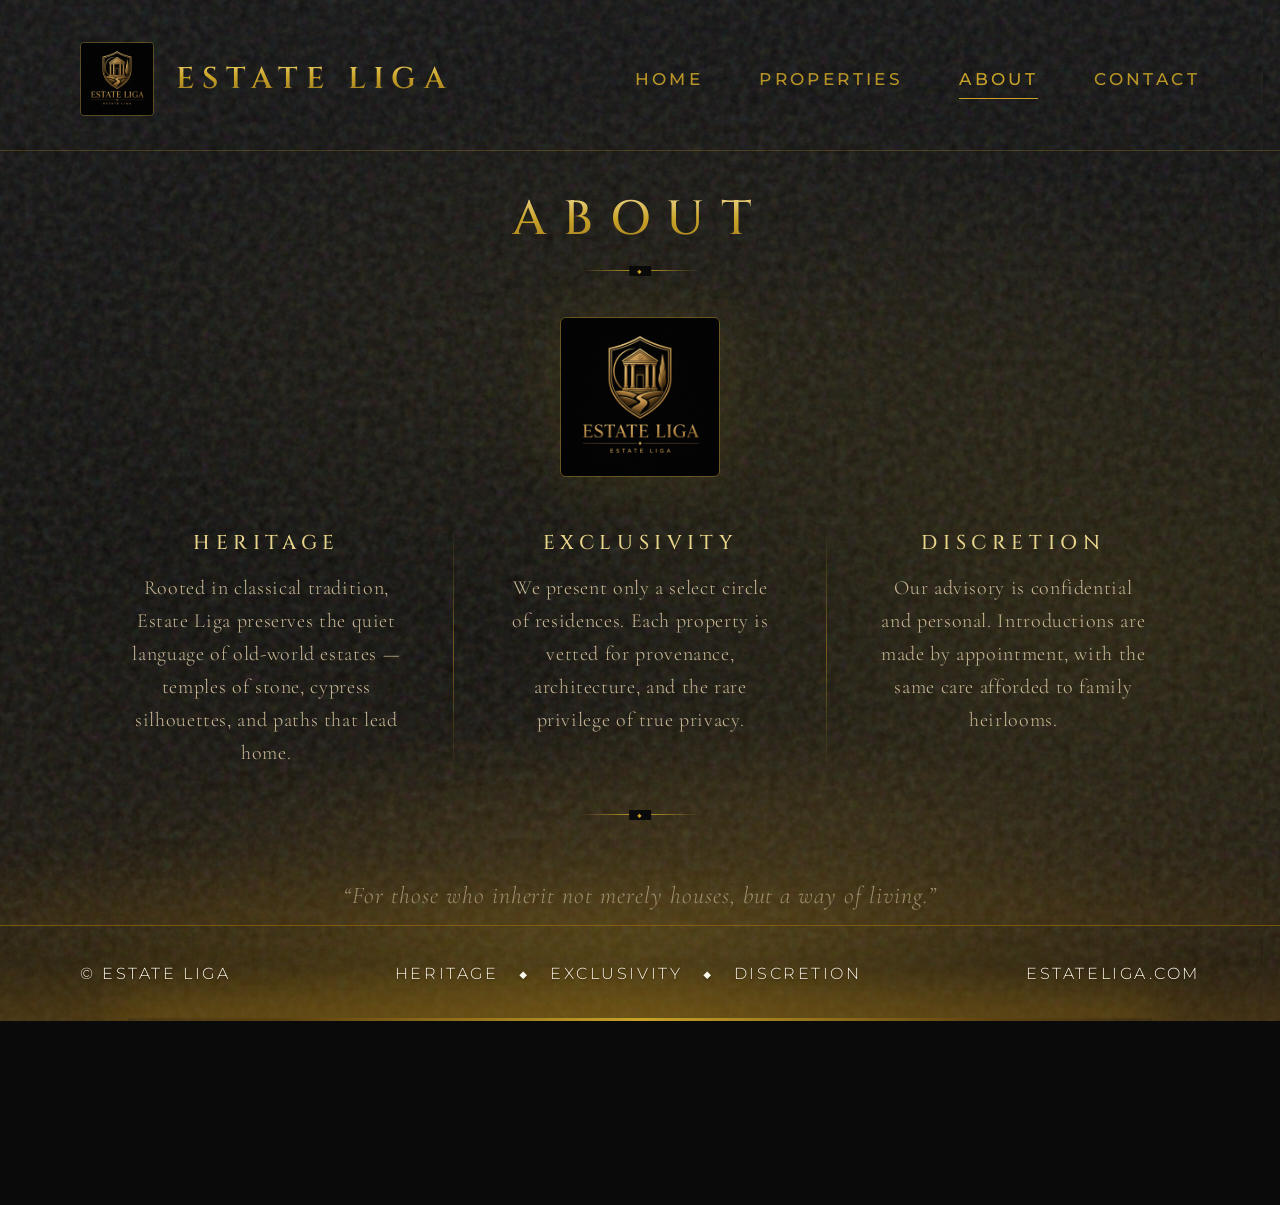
==== about.html @ e1e2bb54 "Responsive form factor for phone, tablet, and desktop Fluid layout instead of fixed 1920x1080, viewp" ====
<!DOCTYPE html>
<html lang="en">
<head>
<meta charset="UTF-8" />
<meta name="viewport" content="width=device-width, initial-scale=1" />
<title>ESTATE LIGA — About</title>
<link rel="stylesheet" href="styles.css" />
<style>
  .content {
    flex: 1;
    display: flex;
    flex-direction: column;
    align-items: center;
    padding: 0 120px 10px;
  }
  .crest {
    width: 160px;
    height: 160px;
    object-fit: cover;
    border-radius: 6px;
    border: 1px solid rgba(201,162,39,0.4);
    margin: 28px 0 8px;
    box-shadow: 0 0 60px rgba(201,162,39,0.12);
  }
  .blocks {
    display: grid;
    grid-template-columns: 1fr 1px 1fr 1px 1fr;
    gap: 0 40px;
    margin-top: 36px;
    width: 100%;
    max-width: 1480px;
  }
  .divider-v {
    background: linear-gradient(180deg, transparent, rgba(201,162,39,0.45), transparent);
    width: 1px;
  }
  .block {
    text-align: center;
    padding: 8px 12px;
  }
  .block h3 {
    font-family: 'Cinzel', serif;
    font-size: 20px;
    font-weight: 500;
    letter-spacing: 0.28em;
    color: var(--gold-light);
    margin-bottom: 16px;
  }
  .block p {
    font-family: 'Cormorant Garamond', serif;
    font-size: 20px;
    line-height: 1.65;
    color: #c8b896;
  }
  .statement {
    margin-top: 44px;
    max-width: 820px;
    text-align: center;
    font-family: 'Cormorant Garamond', serif;
    font-size: 24px;
    font-style: italic;
    color: var(--text-muted);
    line-height: 1.6;
    letter-spacing: 0.04em;
  }

  .crest {
    animation: watermarkBreathe 11s ease-in-out infinite, riseSoft 2.4s 0.4s both;
  }
  .blocks .block {
    animation: riseSoft 2.2s cubic-bezier(0.16, 1, 0.3, 1) both;
  }
  .blocks .block:nth-of-type(1) { animation-delay: 0.9s; }
  .blocks .block:nth-of-type(2) { animation-delay: 0.9s; }
  .blocks .block:nth-of-type(3) { animation-delay: 1.3s; }
  .statement {
    animation: fadeInUp 2.4s 1.6s both;
  }
  /* responsive */
  @media (max-width: 1100px) {
    .content { padding: 0 40px 16px; }
    .blocks {
      grid-template-columns: 1fr;
      gap: 28px;
      margin-top: 28px;
    }
    .divider-v { display: none; }
    .crest { width: 120px; margin: 18px auto 8px; }
    .block h2 { font-size: 18px; }
    .block p { font-size: 17px; }
    .statement { font-size: 18px; padding: 0 8px; }
  }
  @media (max-width: 600px) {
    .content { padding: 0 16px 16px; }
    .crest { width: 96px; }
    .statement { font-size: 16px; }
  }
</style>
</head>
<body>
<div class="page">
  <div class="bg-motion" aria-hidden="true">
    <div class="bg-motion__glow"></div>
    <div class="bg-motion__grain"></div>
  </div>

  <header class="header">
    <div class="brand">
      <img class="brand-logo" src="assets/logo.jpeg" alt="Estate Liga crest" />
      <span class="brand-text">ESTATE LIGA</span>
    </div>
    <nav>
      <ul class="nav">
        <li><a href="index.html">Home</a></li>
        <li><a href="properties.html">Properties</a></li>
        <li><a class="active" href="about.html">About</a></li>
        <li><a href="contact.html">Contact</a></li>
      </ul>
    </nav>
  </header>

  <main class="main content">
    <h1 class="page-title">ABOUT</h1>
    <div class="gold-line"></div>
    <img class="crest" src="assets/logo.jpeg" alt="Estate Liga heraldic crest" />
    <div class="blocks">
      <div class="block">
        <h3>HERITAGE</h3>
        <p>Rooted in classical tradition, Estate Liga preserves the quiet language of old-world estates — temples of stone, cypress silhouettes, and paths that lead home.</p>
      </div>
      <div class="divider-v"></div>
      <div class="block">
        <h3>EXCLUSIVITY</h3>
        <p>We present only a select circle of residences. Each property is vetted for provenance, architecture, and the rare privilege of true privacy.</p>
      </div>
      <div class="divider-v"></div>
      <div class="block">
        <h3>DISCRETION</h3>
        <p>Our advisory is confidential and personal. Introductions are made by appointment, with the same care afforded to family heirlooms.</p>
      </div>
    </div>
    <div class="gold-line" style="margin-top:36px"></div>
    <p class="statement">“For those who inherit not merely houses, but a way of living.”</p>
  </main>

  <footer class="footer">
    <span>© Estate Liga</span>
    <span>Heritage <span class="diamond">◆</span> Exclusivity <span class="diamond">◆</span> Discretion</span>
    <span>estateliga.com</span>
  </footer>
</div>
</body>
</html>
---- styles.css ----
@import url('https://fonts.googleapis.com/css2?family=Cinzel:wght@400;500;600;700&family=Cormorant+Garamond:wght@400;500;600&family=Montserrat:wght@300;400;500&display=swap');

:root {
  --bg: #0a0a0a;
  --bg2: #111111;
  --gold: #c9a227;
  --gold-light: #e8d48b;
  --gold-dark: #8a6d1f;
  --gold-brown: #8b6914;
  --gold-brown-deep: #5c4010;
  --gold-muted: rgba(201, 162, 39, 0.55);
  --text: #f0e6d2;
  --text-muted: #a89878;
}

* { box-sizing: border-box; margin: 0; padding: 0; }

html, body {
  width: 100%;
  min-height: 100%;
  overflow-x: hidden;
  overflow-y: auto;
  background: var(--bg);
  color: var(--text);
  font-family: 'Montserrat', system-ui, sans-serif;
  font-weight: 300;
  letter-spacing: 0.04em;
}
html { height: 100%; }
body { min-height: 100vh; }

body {
  background:
    radial-gradient(ellipse 90% 45% at 50% 100%, rgba(139,105,20,0.42) 0%, rgba(90,64,16,0.22) 35%, transparent 70%),
    radial-gradient(ellipse 70% 35% at 50% 92%, rgba(201,162,39,0.18) 0%, transparent 60%),
    radial-gradient(ellipse 80% 50% at 50% 35%, rgba(201,162,39,0.07) 0%, transparent 55%),
    url("data:image/svg+xml,%3Csvg viewBox='0 0 200 200' xmlns='http://www.w3.org/2000/svg'%3E%3Cfilter id='n'%3E%3CfeTurbulence type='fractalNoise' baseFrequency='0.9' numOctaves='4' stitchTiles='stitch'/%3E%3C/filter%3E%3Crect width='100%25' height='100%25' filter='url(%23n)' opacity='0.08'/%3E%3C/svg%3E"),
    linear-gradient(180deg, #0c0c0c 0%, #0a0906 55%, #1a1408 100%);
  background-color: #0a0a0a;
  position: relative;
}

/* Warm golden-brown wash — color itself slowly travels */
@keyframes goldBrownSlide {
  0%   { transform: translate3d(-18%, 8%, 0) scale(1.25); }
  25%  { transform: translate3d(12%, -4%, 0) scale(1.3); }
  50%  { transform: translate3d(20%, 6%, 0) scale(1.22); }
  75%  { transform: translate3d(-10%, -6%, 0) scale(1.35); }
  100% { transform: translate3d(-18%, 8%, 0) scale(1.25); }
}
@keyframes goldBrownFlow {
  0%   { background-position: 0% 100%, 20% 90%, 80% 85%; }
  33%  { background-position: 40% 70%, 70% 95%, 30% 80%; }
  66%  { background-position: 80% 85%, 40% 75%, 60% 95%; }
  100% { background-position: 0% 100%, 20% 90%, 80% 85%; }
}

body::before {
  content: '';
  position: absolute;
  left: -25%;
  right: -25%;
  bottom: -15%;
  height: 70%;
  pointer-events: none;
  z-index: 1;
  background:
    radial-gradient(ellipse 70% 55% at 50% 100%, rgba(139,105,20,0.72) 0%, rgba(92,64,16,0.45) 35%, transparent 70%),
    radial-gradient(ellipse 50% 45% at 20% 90%, rgba(184,134,11,0.4) 0%, transparent 60%),
    radial-gradient(ellipse 55% 50% at 85% 95%, rgba(92,64,16,0.5) 0%, transparent 62%);
  background-size: 160% 160%, 140% 140%, 150% 150%;
  background-repeat: no-repeat;
  filter: blur(2px);
  animation:
    goldBrownSlide 16s ease-in-out infinite,
    goldBrownFlow 12s ease-in-out infinite,
    bottomGlowPulse 9s ease-in-out infinite;
  will-change: transform, background-position, opacity;
}

body::after {
  content: '';
  position: absolute;
  left: 10%;
  right: 10%;
  bottom: 0;
  height: 3px;
  pointer-events: none;
  z-index: 3;
  background: linear-gradient(90deg, transparent 0%, #5c4010 15%, #c9a227 50%, #5c4010 85%, transparent 100%);
  box-shadow: 0 0 40px 8px rgba(139,105,20,0.45), 0 0 80px 16px rgba(201,162,39,0.2);
}

.page {
  width: 100%;
  min-height: 100vh;
  display: flex;
  flex-direction: column;
  position: relative;
  overflow: visible;
}

/* Header */
.header {
  display: flex;
  align-items: center;
  justify-content: space-between;
  padding: 42px 80px 34px;
  min-height: 118px;
  border-bottom: 1px solid rgba(201,162,39,0.25);
  flex-shrink: 0;
  position: relative;
  z-index: 10;
}

.brand {
  display: flex;
  align-items: center;
  gap: 22px;
}

.brand-logo {
  width: 74px;
  height: 74px;
  object-fit: cover;
  border-radius: 4px;
  border: 1px solid rgba(201,162,39,0.35);
}

.brand-text {
  font-family: 'Cinzel', serif;
  font-size: 30px;
  font-weight: 600;
  letter-spacing: 0.26em;
  background: linear-gradient(180deg, #f0d978 0%, #c9a227 45%, #8a6d1f 100%);
  -webkit-background-clip: text;
  background-clip: text;
  color: transparent;
}

.nav {
  display: flex;
  gap: 56px;
  list-style: none;
}

.nav a {
  text-decoration: none;
  color: var(--gold);
  font-family: 'Montserrat', sans-serif;
  font-size: 17px;
  font-weight: 500;
  letter-spacing: 0.2em;
  text-transform: uppercase;
  opacity: 0.9;
  transition: opacity 0.2s;
}

.nav a.active {
  opacity: 1;
  border-bottom: 1px solid var(--gold);
  padding-bottom: 4px;
}

/* Footer */
.footer {
  margin-top: auto;
  flex-shrink: 0;
  padding: 36px 80px;
  min-height: 96px;
  border-top: 1px solid rgba(184,134,11,0.45);
  background: linear-gradient(0deg, rgba(92,64,16,0.35) 0%, rgba(26,20,8,0.2) 60%, transparent 100%);
  box-shadow: 0 -24px 60px rgba(92,64,16,0.25);
  display: flex;
  justify-content: space-between;
  align-items: center;
  font-size: 16px;
  letter-spacing: 0.16em;
  color: #fffaf0;
  text-transform: uppercase;
  position: relative;
  z-index: 5;
  text-shadow: 0 1px 2px rgba(0,0,0,0.45);
}

.footer .diamond {
  color: #fffdf8;
  font-size: 14px;
  text-shadow: 0 1px 2px rgba(0,0,0,0.5);
}

.footer span,
.footer a {
  color: #fffaf0;
}

.footer .diamond {
  color: #fffdf8;
  margin: 0 14px;
  font-size: 14px;
  text-shadow: 0 1px 2px rgba(0,0,0,0.5);
}

.main {
  flex: 1;
  display: flex;
  flex-direction: column;
  position: relative;
  z-index: 2;
  min-height: 0;
}

.gold-line {
  width: 120px;
  height: 1px;
  background: linear-gradient(90deg, transparent, var(--gold), transparent);
  margin: 18px auto;
  position: relative;
}

.gold-line::after {
  content: '◆';
  position: absolute;
  left: 50%;
  top: 50%;
  transform: translate(-50%, -50%);
  font-size: 8px;
  color: var(--gold);
  background: var(--bg);
  padding: 0 8px;
}

h1.page-title {
  font-family: 'Cinzel', serif;
  font-weight: 500;
  font-size: 48px;
  letter-spacing: 0.35em;
  text-align: center;
  background: linear-gradient(180deg, #f5e6a8 0%, #c9a227 50%, #9a7520 100%);
  -webkit-background-clip: text;
  background-clip: text;
  color: transparent;
  margin-top: 36px;
}

.btn {
  display: inline-flex;
  align-items: center;
  justify-content: center;
  padding: 16px 40px;
  font-family: 'Montserrat', sans-serif;
  font-size: 12px;
  font-weight: 500;
  letter-spacing: 0.28em;
  text-transform: uppercase;
  text-decoration: none;
  cursor: default;
}

.btn-solid {
  background: linear-gradient(180deg, #e8d48b 0%, #c9a227 40%, #8a6d1f 100%);
  color: #1a1408;
  border: none;
  box-shadow: 0 0 24px rgba(201,162,39,0.25);
}

.btn-outline {
  background: transparent;
  color: var(--gold);
  border: 1px solid var(--gold);
}

/* ========== Animations ========== */
@keyframes fadeInDown {
  from { opacity: 0; transform: translateY(-36px); }
  to { opacity: 1; transform: translateY(0); }
}
@keyframes fadeInUp {
  from { opacity: 0; transform: translateY(40px); }
  to { opacity: 1; transform: translateY(0); }
}
@keyframes fadeIn {
  from { opacity: 0; }
  to { opacity: 1; }
}
@keyframes riseSoft {
  from { opacity: 0; transform: translateY(28px) scale(0.985); }
  to { opacity: 1; transform: translateY(0) scale(1); }
}
@keyframes glowPulse {
  0%, 100% { opacity: 0.45; transform: translate(-50%, -50%) scale(1); }
  50% { opacity: 0.95; transform: translate(-50%, -50%) scale(1.12); }
}
@keyframes bottomGlowPulse {
  0%, 100% { opacity: 0.55; }
  50% { opacity: 1; }
}
@keyframes watermarkBreathe {
  0%, 100% { opacity: 0.05; transform: scale(1); }
  50% { opacity: 0.13; transform: scale(1.06); }
}
@keyframes lineExpand {
  from { width: 0; opacity: 0; }
  to { width: 120px; opacity: 1; }
}
@keyframes shimmer {
  0% { background-position: -140% 0; }
  100% { background-position: 240% 0; }
}
@keyframes diamondTwinkle {
  0%, 100% { opacity: 0.65; transform: scale(1); }
  50% { opacity: 1; transform: scale(1.2); }
}
@keyframes cardIn {
  from { opacity: 0; transform: translateY(48px); }
  to { opacity: 1; transform: translateY(0); }
}
@keyframes borderGlow {
  0%, 100% { box-shadow: 0 0 0 1px rgba(201,162,39,0.08), 0 0 20px rgba(201,162,39,0.05); }
  50% { box-shadow: 0 0 0 1px rgba(201,162,39,0.35), 0 0 40px rgba(201,162,39,0.2); }
}

/* Continuous smooth background drift */
@keyframes bgDrift {
  0%   { transform: translate3d(-12%, 6%, 0) scale(1.2) rotate(0.4deg); }
  25%  { transform: translate3d(14%, -5%, 0) scale(1.28) rotate(-0.5deg); }
  50%  { transform: translate3d(10%, 8%, 0) scale(1.18) rotate(0.35deg); }
  75%  { transform: translate3d(-14%, -6%, 0) scale(1.3) rotate(-0.4deg); }
  100% { transform: translate3d(-12%, 6%, 0) scale(1.2) rotate(0.4deg); }
}
@keyframes bgGlowWander {
  0%   { background-position: 30% 80%, 70% 20%, 50% 50%; }
  33%  { background-position: 70% 60%, 20% 40%, 45% 55%; }
  66%  { background-position: 40% 30%, 80% 70%, 55% 45%; }
  100% { background-position: 30% 80%, 70% 20%, 50% 50%; }
}
@keyframes bgGrainDrift {
  0%   { transform: translate3d(0, 0, 0); }
  50%  { transform: translate3d(-2%, -1.5%, 0); }
  100% { transform: translate3d(0, 0, 0); }
}

.bg-motion {
  position: absolute;
  inset: -18%;
  z-index: 0;
  pointer-events: none;
  overflow: hidden;
}
.bg-motion__glow {
  position: absolute;
  inset: 0;
  background:
    /* main golden-brown field that visibly travels */
    radial-gradient(ellipse 80% 60% at 50% 85%, rgba(120,85,18,0.65) 0%, rgba(92,64,16,0.35) 40%, transparent 72%),
    radial-gradient(ellipse 55% 50% at 15% 75%, rgba(184,134,11,0.45) 0%, transparent 58%),
    radial-gradient(ellipse 60% 55% at 90% 70%, rgba(74,50,10,0.55) 0%, transparent 60%),
    radial-gradient(ellipse 45% 40% at 55% 40%, rgba(201,162,39,0.12) 0%, transparent 55%);
  background-size: 180% 180%, 160% 160%, 170% 170%, 140% 140%;
  background-repeat: no-repeat;
  animation:
    bgDrift 14s ease-in-out infinite,
    bgGlowWander 10s ease-in-out infinite;
  will-change: transform, background-position;
}
.bg-motion__grain {
  position: absolute;
  inset: -10%;
  opacity: 0.14;
  background-image: url("data:image/svg+xml,%3Csvg viewBox='0 0 200 200' xmlns='http://www.w3.org/2000/svg'%3E%3Cfilter id='n'%3E%3CfeTurbulence type='fractalNoise' baseFrequency='0.85' numOctaves='4' stitchTiles='stitch'/%3E%3C/filter%3E%3Crect width='100%25' height='100%25' filter='url(%23n)'/%3E%3C/svg%3E");
  animation: bgGrainDrift 18s ease-in-out infinite;
  mix-blend-mode: soft-light;
  will-change: transform;
}

.page > *:not(.bg-motion) {
  position: relative;
  z-index: 2;
}

.header {
  animation: fadeInDown 2.4s cubic-bezier(0.16, 1, 0.3, 1) both;
}
.footer {
  animation: fadeInUp 2.6s 0.55s cubic-bezier(0.16, 1, 0.3, 1) both;
}
.footer .diamond {
  display: inline-block;
  animation: diamondTwinkle 5.2s ease-in-out infinite;
}

body::after {
  animation: bottomGlowPulse 7s ease-in-out infinite;
}

.gold-line {
  animation: lineExpand 2.4s 0.9s cubic-bezier(0.16, 1, 0.3, 1) both;
}
.gold-line::after {
  animation: diamondTwinkle 5s 1.2s ease-in-out infinite;
}

h1.page-title {
  animation: riseSoft 2.4s 0.35s cubic-bezier(0.16, 1, 0.3, 1) both;
}

.btn-solid {
  background-size: 220% 100%;
  background-image: linear-gradient(
    110deg,
    #e8d48b 0%,
    #c9a227 35%,
    #f5e7a8 50%,
    #c9a227 65%,
    #8a6d1f 100%
  );
  box-shadow: 0 0 24px rgba(201,162,39,0.25);
  animation: shimmer 7s linear infinite, fadeInUp 2.2s 1.1s cubic-bezier(0.16, 1, 0.3, 1) both;
}
.btn-outline {
  transition: box-shadow 0.5s, background 0.5s, color 0.5s;
  animation: fadeIn 2s 1.3s both;
}

.nav a {
  position: relative;
  transition: opacity 0.4s, color 0.4s;
}
.nav a::after {
  content: '';
  position: absolute;
  left: 0;
  bottom: -6px;
  width: 0;
  height: 1px;
  background: var(--gold);
  transition: width 0.5s cubic-bezier(0.16, 1, 0.3, 1);
}
.nav a:hover::after,
.nav a.active::after {
  width: 100%;
}
.nav a.active {
  border-bottom: none;
}

/* Stagger helpers */
.anim-1 { animation: riseSoft 2.2s 0.25s cubic-bezier(0.16, 1, 0.3, 1) both; }
.anim-2 { animation: riseSoft 2.2s 0.5s cubic-bezier(0.16, 1, 0.3, 1) both; }
.anim-3 { animation: riseSoft 2.2s 0.75s cubic-bezier(0.16, 1, 0.3, 1) both; }
.anim-4 { animation: riseSoft 2.2s 1s cubic-bezier(0.16, 1, 0.3, 1) both; }
.anim-5 { animation: riseSoft 2.2s 1.25s cubic-bezier(0.16, 1, 0.3, 1) both; }

.card {
  animation: cardIn 2.2s cubic-bezier(0.16, 1, 0.3, 1) both, borderGlow 8s ease-in-out infinite;
}
.card:nth-child(1) { animation-delay: 0.4s, 0.4s; }
.card:nth-child(2) { animation-delay: 0.8s, 0.8s; }
.card:nth-child(3) { animation-delay: 1.2s, 1.2s; }


/* ========== Responsive form factor ========== */
@media (max-width: 1200px) {
  .header {
    padding: 28px 40px 22px;
    min-height: 96px;
  }
  .brand-text { font-size: 24px; letter-spacing: 0.2em; }
  .brand-logo { width: 60px; height: 60px; }
  .nav { gap: 28px; }
  .nav a { font-size: 14px; letter-spacing: 0.14em; }
  .footer {
    padding: 28px 40px;
    font-size: 13px;
    flex-wrap: wrap;
    gap: 12px;
    row-gap: 10px;
  }
  h1.page-title { font-size: 40px; letter-spacing: 0.28em; margin-top: 28px; }
}

@media (min-width: 901px) {
  .page { overflow-x: clip; }
}
@media (max-width: 900px) {
  .page { overflow: visible; }
  .header {
    flex-direction: column;
    align-items: flex-start;
    gap: 18px;
    padding: 22px 24px 18px;
    min-height: 0;
  }
  .nav {
    flex-wrap: wrap;
    gap: 16px 22px;
    width: 100%;
  }
  .nav a { font-size: 13px; }
  .brand-text { font-size: 20px; letter-spacing: 0.16em; }
  .brand-logo { width: 52px; height: 52px; }
  .footer {
    flex-direction: column;
    align-items: flex-start;
    padding: 24px;
    font-size: 12px;
    letter-spacing: 0.12em;
    min-height: 0;
  }
  h1.page-title {
    font-size: 32px;
    letter-spacing: 0.2em;
    margin-top: 20px;
    padding: 0 16px;
  }
  .btn { padding: 14px 28px; font-size: 11px; }
  body::before { height: 55%; }
}

@media (max-width: 600px) {
  .header { padding: 18px 16px 14px; gap: 14px; }
  .brand { gap: 12px; }
  .brand-text { font-size: 16px; letter-spacing: 0.12em; }
  .brand-logo { width: 44px; height: 44px; }
  .nav { gap: 12px 16px; }
  .nav a { font-size: 12px; letter-spacing: 0.1em; }
  .footer { padding: 20px 16px; font-size: 11px; }
  h1.page-title { font-size: 26px; letter-spacing: 0.16em; }
  .gold-line { margin: 14px auto; }
}

@media (prefers-reduced-motion: reduce) {
  *, *::before, *::after {
    animation-duration: 0.01ms !important;
    animation-iteration-count: 1 !important;
    transition-duration: 0.01ms !important;
  }
}
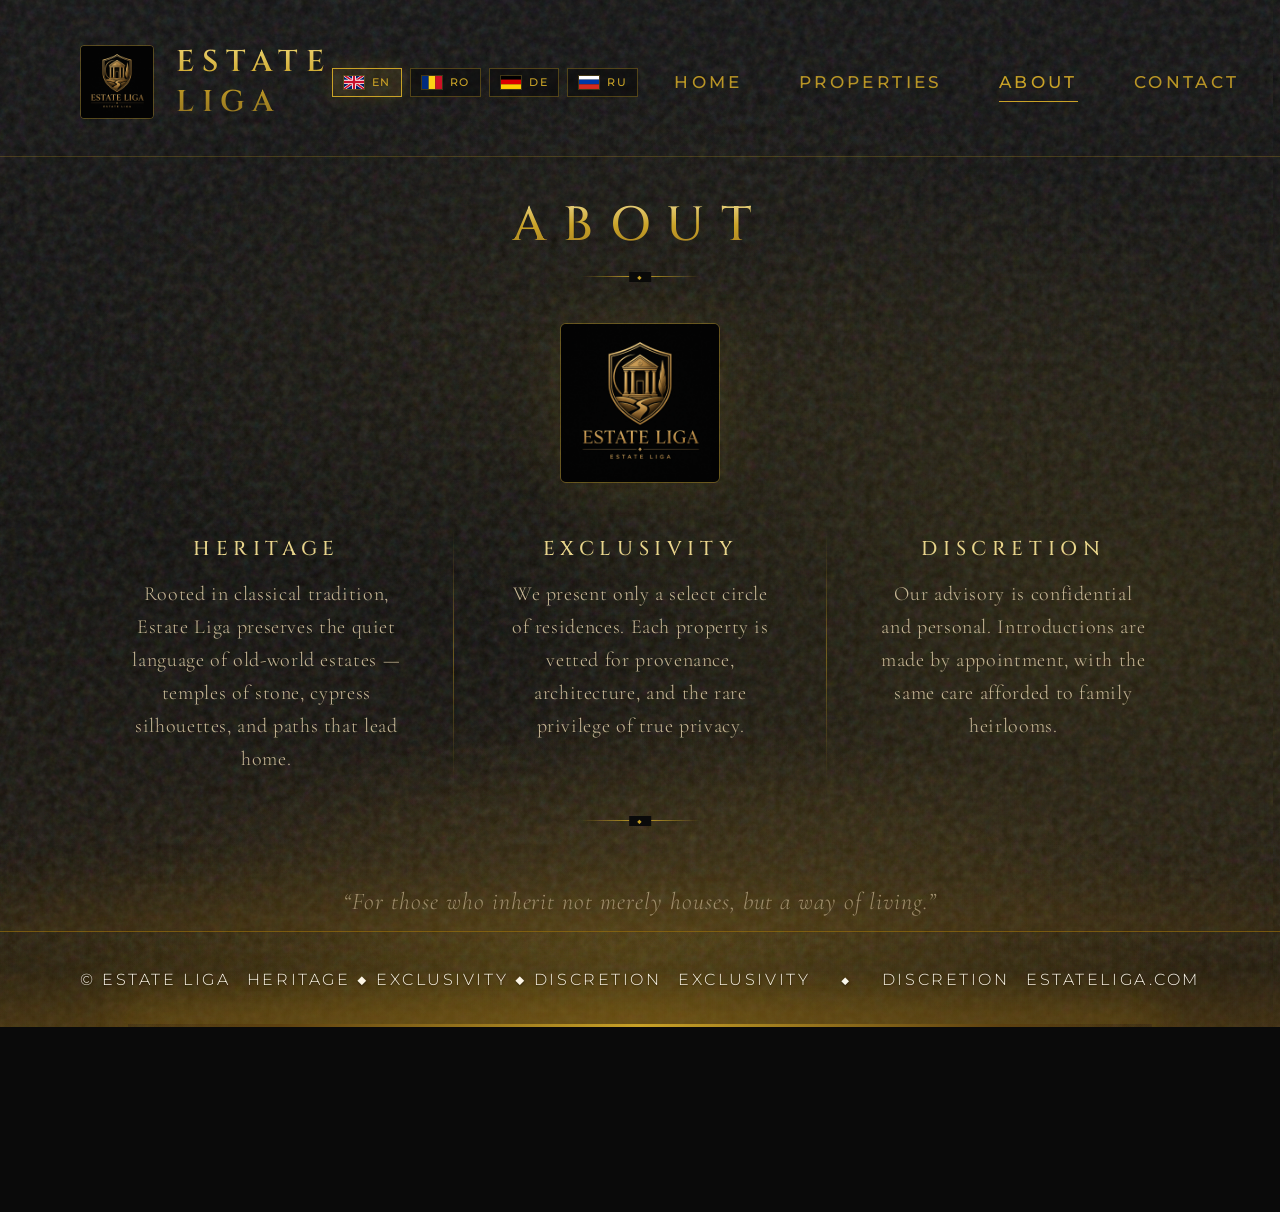
==== commit b0104204: "Add EN/RO/DE/RU language switcher with flags; clear form defaults Default language English. Remove p" ====
--- a/about.html
+++ b/about.html
@@ -109,18 +109,38 @@
       <img class="brand-logo" src="assets/logo.jpeg" alt="Estate Liga crest" />
       <span class="brand-text">ESTATE LIGA</span>
     </div>
+    <div class="header-right">
+    <div class="lang-switch" role="group" aria-label="Language">
+      <button type="button" class="lang-btn active" data-lang="en" title="English" aria-label="English" aria-pressed="true">
+        <img src="assets/flags/en.svg" alt="" width="22" height="15" />
+        <span>EN</span>
+      </button>
+      <button type="button" class="lang-btn" data-lang="ro" title="Română" aria-label="Română" aria-pressed="false">
+        <img src="assets/flags/ro.svg" alt="" width="22" height="15" />
+        <span>RO</span>
+      </button>
+      <button type="button" class="lang-btn" data-lang="de" title="Deutsch" aria-label="Deutsch" aria-pressed="false">
+        <img src="assets/flags/de.svg" alt="" width="22" height="15" />
+        <span>DE</span>
+      </button>
+      <button type="button" class="lang-btn" data-lang="ru" title="Русский" aria-label="Русский" aria-pressed="false">
+        <img src="assets/flags/ru.svg" alt="" width="22" height="15" />
+        <span>RU</span>
+      </button>
+    </div>
     <nav>
       <ul class="nav">
-        <li><a href="index.html">Home</a></li>
-        <li><a href="properties.html">Properties</a></li>
-        <li><a class="active" href="about.html">About</a></li>
-        <li><a href="contact.html">Contact</a></li>
+        <li><a href="index.html"><span data-i18n="nav_home">Home</span></a></li>
+        <li><a href="properties.html"><span data-i18n="nav_properties">Properties</span></a></li>
+        <li><a class="active" href="about.html"><span data-i18n="nav_about">About</span></a></li>
+        <li><a href="contact.html"><span data-i18n="nav_contact">Contact</span></a></li>
       </ul>
     </nav>
+    </div>
   </header>
 
   <main class="main content">
-    <h1 class="page-title">ABOUT</h1>
+    <h1 class="page-title" data-i18n="page_about">ABOUT</h1>
     <div class="gold-line"></div>
     <img class="crest" src="assets/logo.jpeg" alt="Estate Liga heraldic crest" />
     <div class="blocks">
@@ -140,14 +160,15 @@
       </div>
     </div>
     <div class="gold-line" style="margin-top:36px"></div>
-    <p class="statement">“For those who inherit not merely houses, but a way of living.”</p>
+    <p class="statement" data-i18n="about_quote">“For those who inherit not merely houses, but a way of living.”</p>
   </main>
 
   <footer class="footer">
     <span>© Estate Liga</span>
-    <span>Heritage <span class="diamond">◆</span> Exclusivity <span class="diamond">◆</span> Discretion</span>
+    <span data-i18n="footer_about">Heritage ◆ Exclusivity ◆ Discretion</span> Exclusivity <span class="diamond">◆</span> Discretion</span>
     <span>estateliga.com</span>
   </footer>
 </div>
+  <script src="assets/i18n.js" defer></script>
 </body>
 </html>
--- a/styles.css
+++ b/styles.css
@@ -536,3 +536,58 @@
     transition-duration: 0.01ms !important;
   }
 }
+
+
+/* Language switcher — unified flag buttons */
+.header-right {
+  display: flex;
+  align-items: center;
+  gap: 36px;
+}
+.lang-switch {
+  display: flex;
+  align-items: center;
+  gap: 8px;
+}
+.lang-btn {
+  display: inline-flex;
+  align-items: center;
+  gap: 7px;
+  padding: 6px 10px;
+  background: rgba(10,10,10,0.55);
+  border: 1px solid rgba(201,162,39,0.35);
+  color: var(--gold);
+  cursor: pointer;
+  font-family: 'Montserrat', sans-serif;
+  font-size: 11px;
+  font-weight: 500;
+  letter-spacing: 0.14em;
+  text-transform: uppercase;
+  transition: border-color 0.25s, box-shadow 0.25s, background 0.25s;
+}
+.lang-btn img {
+  display: block;
+  width: 22px;
+  height: 15px;
+  object-fit: cover;
+  border: 1px solid rgba(201,162,39,0.25);
+}
+.lang-btn:hover {
+  border-color: rgba(201,162,39,0.7);
+  box-shadow: 0 0 14px rgba(201,162,39,0.18);
+}
+.lang-btn.active {
+  border-color: var(--gold);
+  background: rgba(201,162,39,0.12);
+  box-shadow: 0 0 18px rgba(201,162,39,0.22);
+}
+@media (max-width: 900px) {
+  .header-right {
+    width: 100%;
+    flex-direction: column;
+    align-items: flex-start;
+    gap: 14px;
+  }
+  .lang-switch { gap: 6px; flex-wrap: wrap; }
+  .lang-btn { padding: 5px 8px; font-size: 10px; }
+}
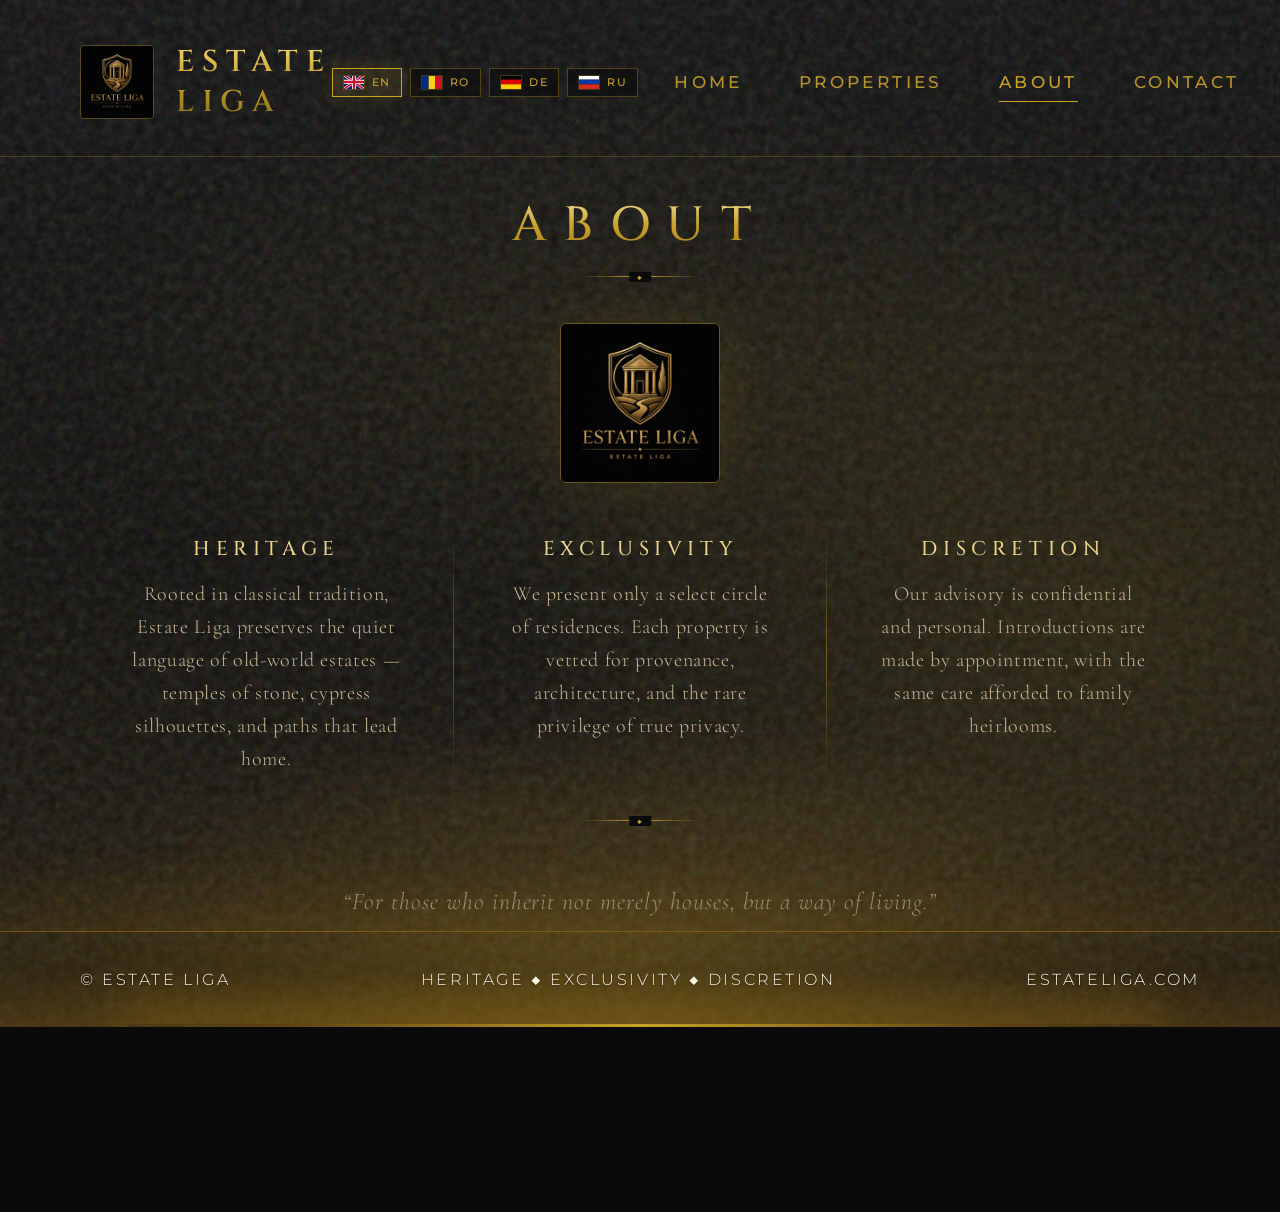
==== commit 21989b67: "Fix language switcher header and About/Contact footers" ====
--- a/about.html
+++ b/about.html
@@ -104,7 +104,7 @@
     <div class="bg-motion__grain"></div>
   </div>
 
-  <header class="header">
+    <header class="header">
     <div class="brand">
       <img class="brand-logo" src="assets/logo.jpeg" alt="Estate Liga crest" />
       <span class="brand-text">ESTATE LIGA</span>
@@ -130,7 +130,7 @@
     </div>
     <nav>
       <ul class="nav">
-        <li><a href="index.html"><span data-i18n="nav_home">Home</span></a></li>
+                <li><a href="index.html"><span data-i18n="nav_home">Home</span></a></li>
         <li><a href="properties.html"><span data-i18n="nav_properties">Properties</span></a></li>
         <li><a class="active" href="about.html"><span data-i18n="nav_about">About</span></a></li>
         <li><a href="contact.html"><span data-i18n="nav_contact">Contact</span></a></li>
@@ -145,27 +145,27 @@
     <img class="crest" src="assets/logo.jpeg" alt="Estate Liga heraldic crest" />
     <div class="blocks">
       <div class="block">
-        <h3>HERITAGE</h3>
-        <p>Rooted in classical tradition, Estate Liga preserves the quiet language of old-world estates — temples of stone, cypress silhouettes, and paths that lead home.</p>
+        <h3 data-i18n="about_heritage">HERITAGE</h3>
+        <p data-i18n="about_heritage_body">Rooted in classical tradition, Estate Liga preserves the quiet language of old-world estates — temples of stone, cypress silhouettes, and paths that lead home.</p>
       </div>
       <div class="divider-v"></div>
       <div class="block">
-        <h3>EXCLUSIVITY</h3>
-        <p>We present only a select circle of residences. Each property is vetted for provenance, architecture, and the rare privilege of true privacy.</p>
+        <h3 data-i18n="about_exclusivity">EXCLUSIVITY</h3>
+        <p data-i18n="about_exclusivity_body">We present only a select circle of residences. Each property is vetted for provenance, architecture, and the rare privilege of true privacy.</p>
       </div>
       <div class="divider-v"></div>
       <div class="block">
-        <h3>DISCRETION</h3>
-        <p>Our advisory is confidential and personal. Introductions are made by appointment, with the same care afforded to family heirlooms.</p>
+        <h3 data-i18n="about_discretion">DISCRETION</h3>
+        <p data-i18n="about_discretion_body">Our advisory is confidential and personal. Introductions are made by appointment, with the same care afforded to family heirlooms.</p>
       </div>
     </div>
     <div class="gold-line" style="margin-top:36px"></div>
     <p class="statement" data-i18n="about_quote">“For those who inherit not merely houses, but a way of living.”</p>
   </main>
 
-  <footer class="footer">
+    <footer class="footer">
     <span>© Estate Liga</span>
-    <span data-i18n="footer_about">Heritage ◆ Exclusivity ◆ Discretion</span> Exclusivity <span class="diamond">◆</span> Discretion</span>
+    <span data-i18n="footer_about">Heritage ◆ Exclusivity ◆ Discretion</span>
     <span>estateliga.com</span>
   </footer>
 </div>
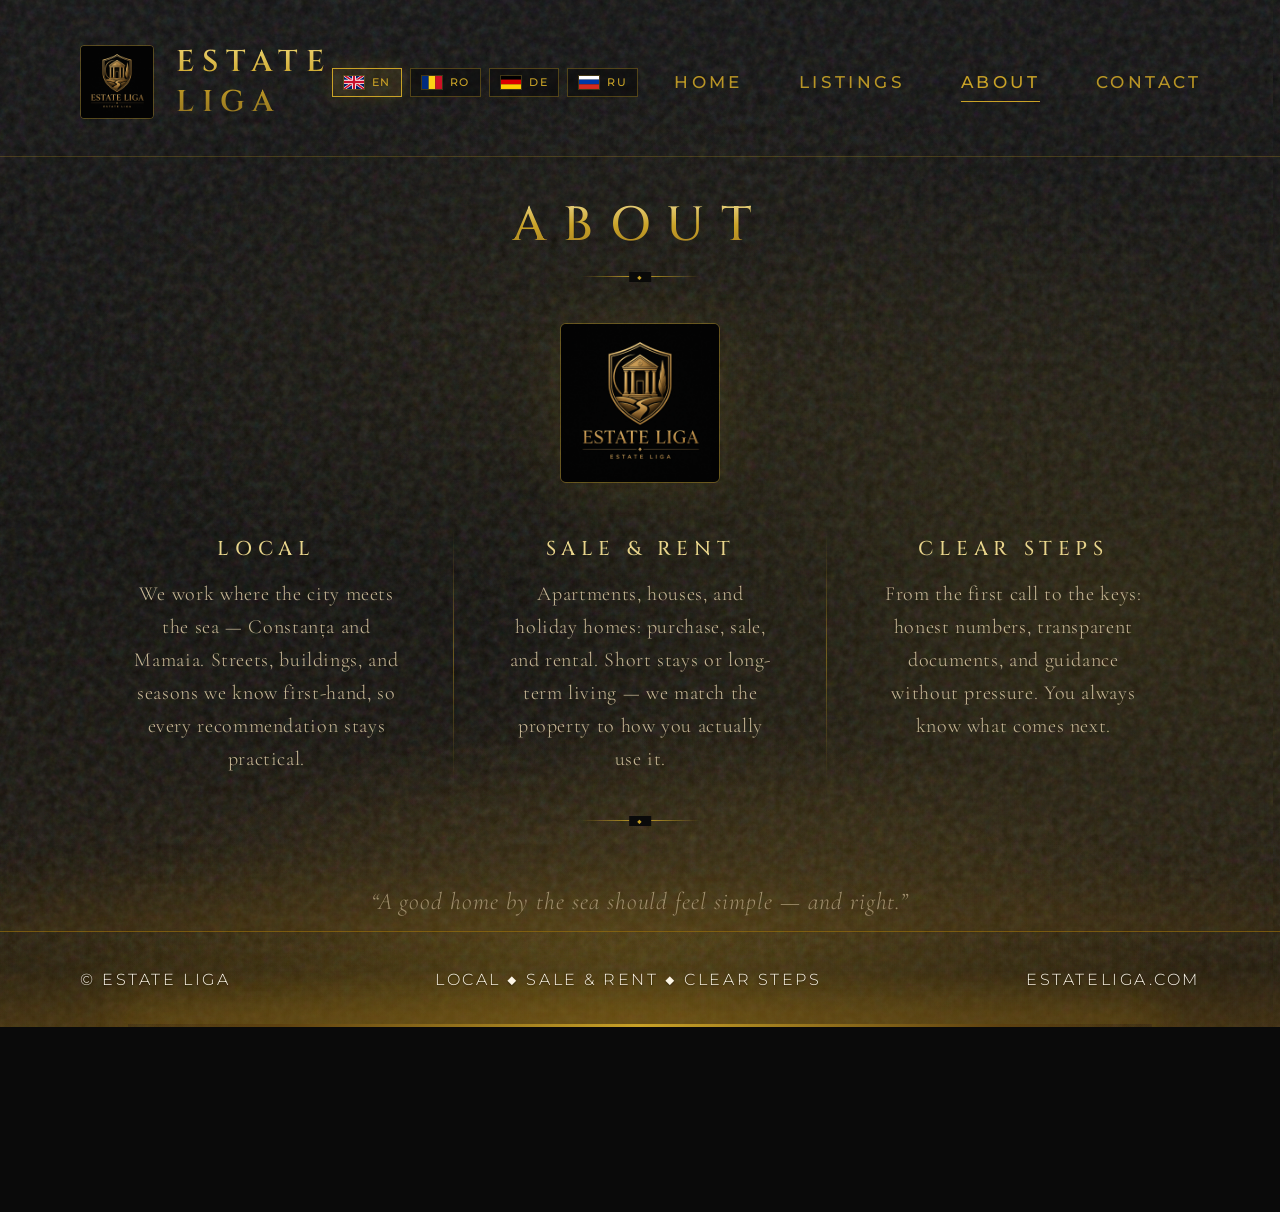
==== commit f86d1e67: "Rewrite copy for Constanța & Mamaia sales and rentals Replace luxury-estate tone with grounded housi" ====
--- a/about.html
+++ b/about.html
@@ -131,7 +131,7 @@
     <nav>
       <ul class="nav">
                 <li><a href="index.html"><span data-i18n="nav_home">Home</span></a></li>
-        <li><a href="properties.html"><span data-i18n="nav_properties">Properties</span></a></li>
+        <li><a href="properties.html"><span data-i18n="nav_properties">Listings</span></a></li>
         <li><a class="active" href="about.html"><span data-i18n="nav_about">About</span></a></li>
         <li><a href="contact.html"><span data-i18n="nav_contact">Contact</span></a></li>
       </ul>
@@ -145,27 +145,27 @@
     <img class="crest" src="assets/logo.jpeg" alt="Estate Liga heraldic crest" />
     <div class="blocks">
       <div class="block">
-        <h3 data-i18n="about_heritage">HERITAGE</h3>
-        <p data-i18n="about_heritage_body">Rooted in classical tradition, Estate Liga preserves the quiet language of old-world estates — temples of stone, cypress silhouettes, and paths that lead home.</p>
+        <h3 data-i18n="about_heritage">LOCAL</h3>
+        <p data-i18n="about_heritage_body">We work where the city meets the sea — Constanța and Mamaia. Streets, buildings, and seasons we know first-hand, so every recommendation stays practical.</p>
       </div>
       <div class="divider-v"></div>
       <div class="block">
-        <h3 data-i18n="about_exclusivity">EXCLUSIVITY</h3>
-        <p data-i18n="about_exclusivity_body">We present only a select circle of residences. Each property is vetted for provenance, architecture, and the rare privilege of true privacy.</p>
+        <h3 data-i18n="about_exclusivity">SALE & RENT</h3>
+        <p data-i18n="about_exclusivity_body">Apartments, houses, and holiday homes: purchase, sale, and rental. Short stays or long-term living — we match the property to how you actually use it.</p>
       </div>
       <div class="divider-v"></div>
       <div class="block">
-        <h3 data-i18n="about_discretion">DISCRETION</h3>
-        <p data-i18n="about_discretion_body">Our advisory is confidential and personal. Introductions are made by appointment, with the same care afforded to family heirlooms.</p>
+        <h3 data-i18n="about_discretion">CLEAR STEPS</h3>
+        <p data-i18n="about_discretion_body">From the first call to the keys: honest numbers, transparent documents, and guidance without pressure. You always know what comes next.</p>
       </div>
     </div>
     <div class="gold-line" style="margin-top:36px"></div>
-    <p class="statement" data-i18n="about_quote">“For those who inherit not merely houses, but a way of living.”</p>
+    <p class="statement" data-i18n="about_quote">“A good home by the sea should feel simple — and right.”</p>
   </main>
 
     <footer class="footer">
     <span>© Estate Liga</span>
-    <span data-i18n="footer_about">Heritage ◆ Exclusivity ◆ Discretion</span>
+    <span data-i18n="footer_about">Local ◆ Sale & Rent ◆ Clear steps</span>
     <span>estateliga.com</span>
   </footer>
 </div>
--- a/styles.css
+++ b/styles.css
@@ -591,3 +591,32 @@
   .lang-switch { gap: 6px; flex-wrap: wrap; }
   .lang-btn { padding: 5px 8px; font-size: 10px; }
 }
+
+
+/* Empty properties state */
+.empty-listings {
+  flex: 1;
+  display: flex;
+  flex-direction: column;
+  align-items: center;
+  justify-content: center;
+  text-align: center;
+  padding: 48px 24px 64px;
+  min-height: 280px;
+}
+.empty-title {
+  font-family: 'Cinzel', serif;
+  font-size: 22px;
+  letter-spacing: 0.22em;
+  text-transform: uppercase;
+  color: var(--gold-light);
+  margin-bottom: 16px;
+}
+.empty-text {
+  font-family: 'Cormorant Garamond', serif;
+  font-size: 20px;
+  color: var(--text-muted);
+  max-width: 520px;
+  line-height: 1.55;
+  letter-spacing: 0.04em;
+}
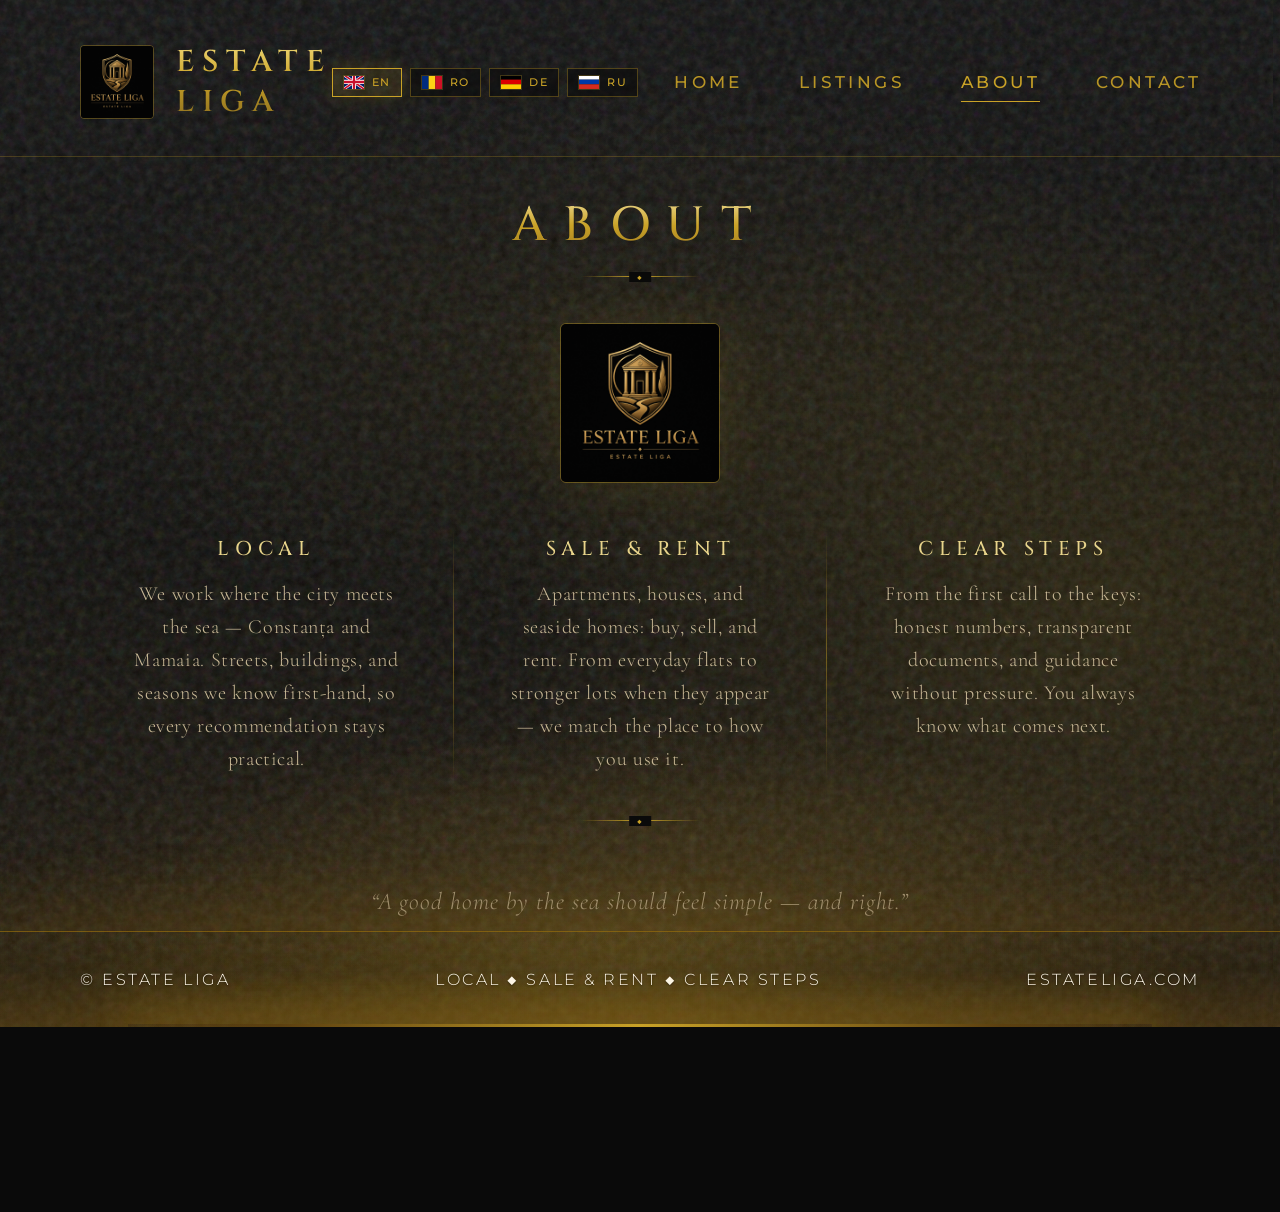
==== commit 140f06c3: "Make language buttons work on mobile: onclick handlers, cache-bust, touch-friendly" ====
--- a/about.html
+++ b/about.html
@@ -111,19 +111,19 @@
     </div>
     <div class="header-right">
     <div class="lang-switch" role="group" aria-label="Language">
-      <button type="button" class="lang-btn active" data-lang="en" title="English" aria-label="English" aria-pressed="true">
+      <button type="button" class="lang-btn active" data-lang="en" title="English" aria-label="English" aria-pressed="true" onclick="return window.__setLang && window.__setLang(\'en\')">
         <img src="assets/flags/en.svg" alt="" width="22" height="15" />
         <span>EN</span>
       </button>
-      <button type="button" class="lang-btn" data-lang="ro" title="Română" aria-label="Română" aria-pressed="false">
+      <button type="button" class="lang-btn" data-lang="ro" title="Română" aria-label="Română" aria-pressed="false" onclick="return window.__setLang && window.__setLang(\'ro\')">
         <img src="assets/flags/ro.svg" alt="" width="22" height="15" />
         <span>RO</span>
       </button>
-      <button type="button" class="lang-btn" data-lang="de" title="Deutsch" aria-label="Deutsch" aria-pressed="false">
+      <button type="button" class="lang-btn" data-lang="de" title="Deutsch" aria-label="Deutsch" aria-pressed="false" onclick="return window.__setLang && window.__setLang(\'de\')">
         <img src="assets/flags/de.svg" alt="" width="22" height="15" />
         <span>DE</span>
       </button>
-      <button type="button" class="lang-btn" data-lang="ru" title="Русский" aria-label="Русский" aria-pressed="false">
+      <button type="button" class="lang-btn" data-lang="ru" title="Русский" aria-label="Русский" aria-pressed="false" onclick="return window.__setLang && window.__setLang(\'ru\')">
         <img src="assets/flags/ru.svg" alt="" width="22" height="15" />
         <span>RU</span>
       </button>
@@ -169,6 +169,17 @@
     <span>estateliga.com</span>
   </footer>
 </div>
-  <script src="assets/i18n.js" defer></script>
+  <script>
+  window.__setLang = function (lang) {
+    try {
+      // Prefer full i18n module if loaded
+      if (window.__estateligaApply) { window.__estateligaApply(lang); return false; }
+      localStorage.setItem('estateliga-lang', lang);
+      location.reload();
+    } catch (e) { location.reload(); }
+    return false;
+  };
+  </script>
+  <script src="assets/i18n.js?v=3" defer></script>
 </body>
 </html>
--- a/styles.css
+++ b/styles.css
@@ -548,8 +548,18 @@
   display: flex;
   align-items: center;
   gap: 8px;
-}
+  position: relative;
+  z-index: 30;
+  pointer-events: auto;
+}
+.lang-switch img { pointer-events: none; }
 .lang-btn {
+  -webkit-tap-highlight-color: rgba(201,162,39,0.25);
+  touch-action: manipulation;
+  cursor: pointer;
+  position: relative;
+  z-index: 20;
+
   display: inline-flex;
   align-items: center;
   gap: 7px;
@@ -589,7 +599,13 @@
     gap: 14px;
   }
   .lang-switch { gap: 6px; flex-wrap: wrap; }
-  .lang-btn { padding: 5px 8px; font-size: 10px; }
+  .lang-btn {
+  -webkit-tap-highlight-color: rgba(201,162,39,0.25);
+  touch-action: manipulation;
+  cursor: pointer;
+  position: relative;
+  z-index: 20;
+ padding: 5px 8px; font-size: 10px; }
 }
 
 
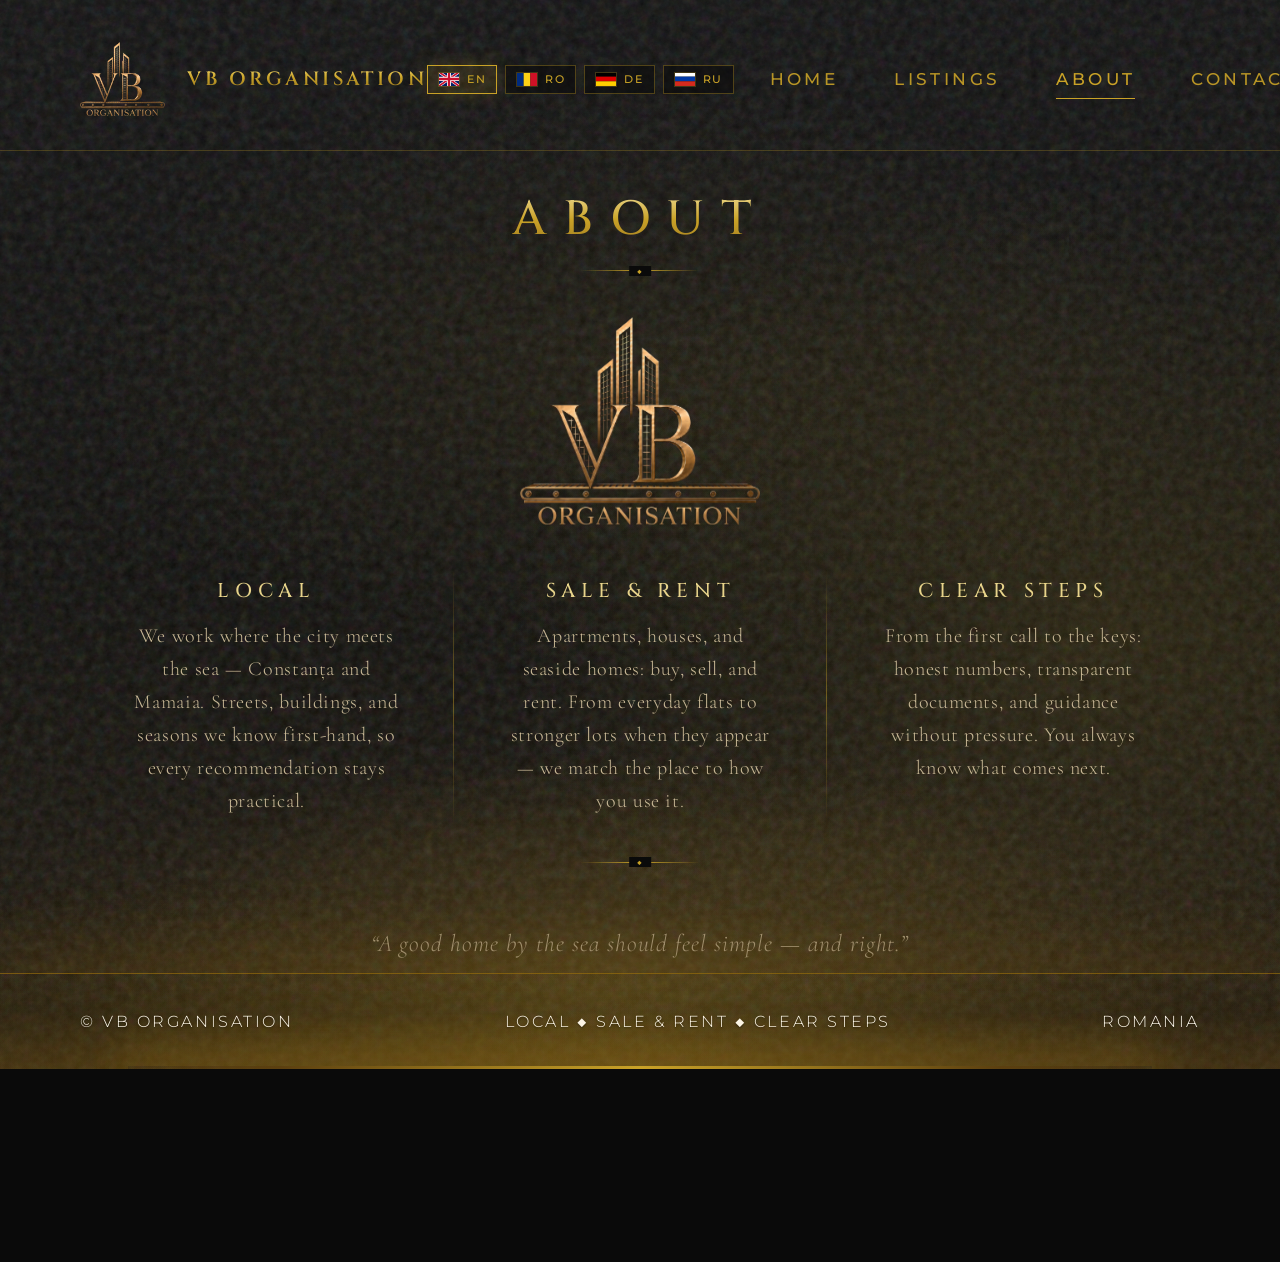
==== commit f9424e2a: "Rebrand to VB Organisation: new logo and name" ====
--- a/about.html
+++ b/about.html
@@ -3,7 +3,7 @@
 <head>
 <meta charset="UTF-8" />
 <meta name="viewport" content="width=device-width, initial-scale=1" />
-<title>ESTATE LIGA — About</title>
+<title>VB ORGANISATION — About</title>
 <link rel="stylesheet" href="styles.css" />
 <style>
   .content {
@@ -106,34 +106,34 @@
 
     <header class="header">
     <div class="brand">
-      <img class="brand-logo" src="assets/logo.jpeg" alt="Estate Liga crest" />
-      <span class="brand-text">ESTATE LIGA</span>
+      <img class="brand-logo" src="assets/logo-vb.png" alt="VB Organisation logo" />
+      <span class="brand-text">VB ORGANISATION</span>
     </div>
     <div class="header-right">
     <div class="lang-switch" role="group" aria-label="Language">
-      <button type="button" class="lang-btn active" data-lang="en" title="English" aria-label="English" aria-pressed="true" onclick="return window.__setLang && window.__setLang(\'en\')">
+      <button type="button" class="lang-btn active" data-lang="en" title="English" aria-label="English" aria-pressed="true" onclick="return window.__setLang && window.__setLang('en')">
         <img src="assets/flags/en.svg" alt="" width="22" height="15" />
         <span>EN</span>
       </button>
-      <button type="button" class="lang-btn" data-lang="ro" title="Română" aria-label="Română" aria-pressed="false" onclick="return window.__setLang && window.__setLang(\'ro\')">
+      <button type="button" class="lang-btn" data-lang="ro" title="Română" aria-label="Română" aria-pressed="false" onclick="return window.__setLang && window.__setLang('ro')">
         <img src="assets/flags/ro.svg" alt="" width="22" height="15" />
         <span>RO</span>
       </button>
-      <button type="button" class="lang-btn" data-lang="de" title="Deutsch" aria-label="Deutsch" aria-pressed="false" onclick="return window.__setLang && window.__setLang(\'de\')">
+      <button type="button" class="lang-btn" data-lang="de" title="Deutsch" aria-label="Deutsch" aria-pressed="false" onclick="return window.__setLang && window.__setLang('de')">
         <img src="assets/flags/de.svg" alt="" width="22" height="15" />
         <span>DE</span>
       </button>
-      <button type="button" class="lang-btn" data-lang="ru" title="Русский" aria-label="Русский" aria-pressed="false" onclick="return window.__setLang && window.__setLang(\'ru\')">
+      <button type="button" class="lang-btn" data-lang="ru" title="Русский" aria-label="Русский" aria-pressed="false" onclick="return window.__setLang && window.__setLang('ru')">
         <img src="assets/flags/ru.svg" alt="" width="22" height="15" />
         <span>RU</span>
       </button>
     </div>
     <nav>
       <ul class="nav">
-                <li><a href="index.html"><span data-i18n="nav_home">Home</span></a></li>
-        <li><a href="properties.html"><span data-i18n="nav_properties">Listings</span></a></li>
-        <li><a class="active" href="about.html"><span data-i18n="nav_about">About</span></a></li>
-        <li><a href="contact.html"><span data-i18n="nav_contact">Contact</span></a></li>
+                <li><a href="index.html?v=6"><span data-i18n="nav_home">Home</span></a></li>
+        <li><a href="properties.html?v=6"><span data-i18n="nav_properties">Listings</span></a></li>
+        <li><a class="active" href="about.html?v=6"><span data-i18n="nav_about">About</span></a></li>
+        <li><a href="contact.html?v=6"><span data-i18n="nav_contact">Contact</span></a></li>
       </ul>
     </nav>
     </div>
@@ -142,7 +142,7 @@
   <main class="main content">
     <h1 class="page-title" data-i18n="page_about">ABOUT</h1>
     <div class="gold-line"></div>
-    <img class="crest" src="assets/logo.jpeg" alt="Estate Liga heraldic crest" />
+    <img class="crest" src="assets/logo-vb.png" alt="VB Organisation logo" />
     <div class="blocks">
       <div class="block">
         <h3 data-i18n="about_heritage">LOCAL</h3>
@@ -164,9 +164,9 @@
   </main>
 
     <footer class="footer">
-    <span>© Estate Liga</span>
+    <span>© VB Organisation</span>
     <span data-i18n="footer_about">Local ◆ Sale & Rent ◆ Clear steps</span>
-    <span>estateliga.com</span>
+    <span>Romania</span>
   </footer>
 </div>
   <script>
@@ -180,6 +180,6 @@
     return false;
   };
   </script>
-  <script src="assets/i18n.js?v=3" defer></script>
+  <script src="assets/i18n.js?v=6" defer></script>
 </body>
 </html>
--- a/styles.css
+++ b/styles.css
@@ -636,3 +636,17 @@
   line-height: 1.55;
   letter-spacing: 0.04em;
 }
+
+/* VB Organisation logo (wide) */
+.brand-logo { width: auto !important; height: 74px; object-fit: contain; background: #000; padding: 2px 4px; }
+@media (max-width: 1200px) { .brand-logo { height: 60px; } }
+@media (max-width: 900px) { .brand-logo { height: 52px; } }
+@media (max-width: 600px) { .brand-logo { height: 44px; } }
+
+.brand-text { white-space: nowrap; font-size: clamp(15px, 1.5vw, 24px) !important; letter-spacing: 0.18em !important; }
+.brand-logo { background: transparent !important; border: 0 !important; padding: 0 !important; mix-blend-mode: screen; }
+.watermark img, img.crest { mix-blend-mode: screen; background: transparent !important; }
+.watermark { background: transparent !important; }
+@media (max-width: 600px) { .brand-text { font-size: 15px !important; letter-spacing: 0.12em !important; } }
+.brand-logo, .watermark img, img.crest { mix-blend-mode: normal !important; box-shadow: none !important; border: 0 !important; background: transparent !important; border-radius: 0 !important; }
+img.crest { width: 240px !important; height: auto !important; }
